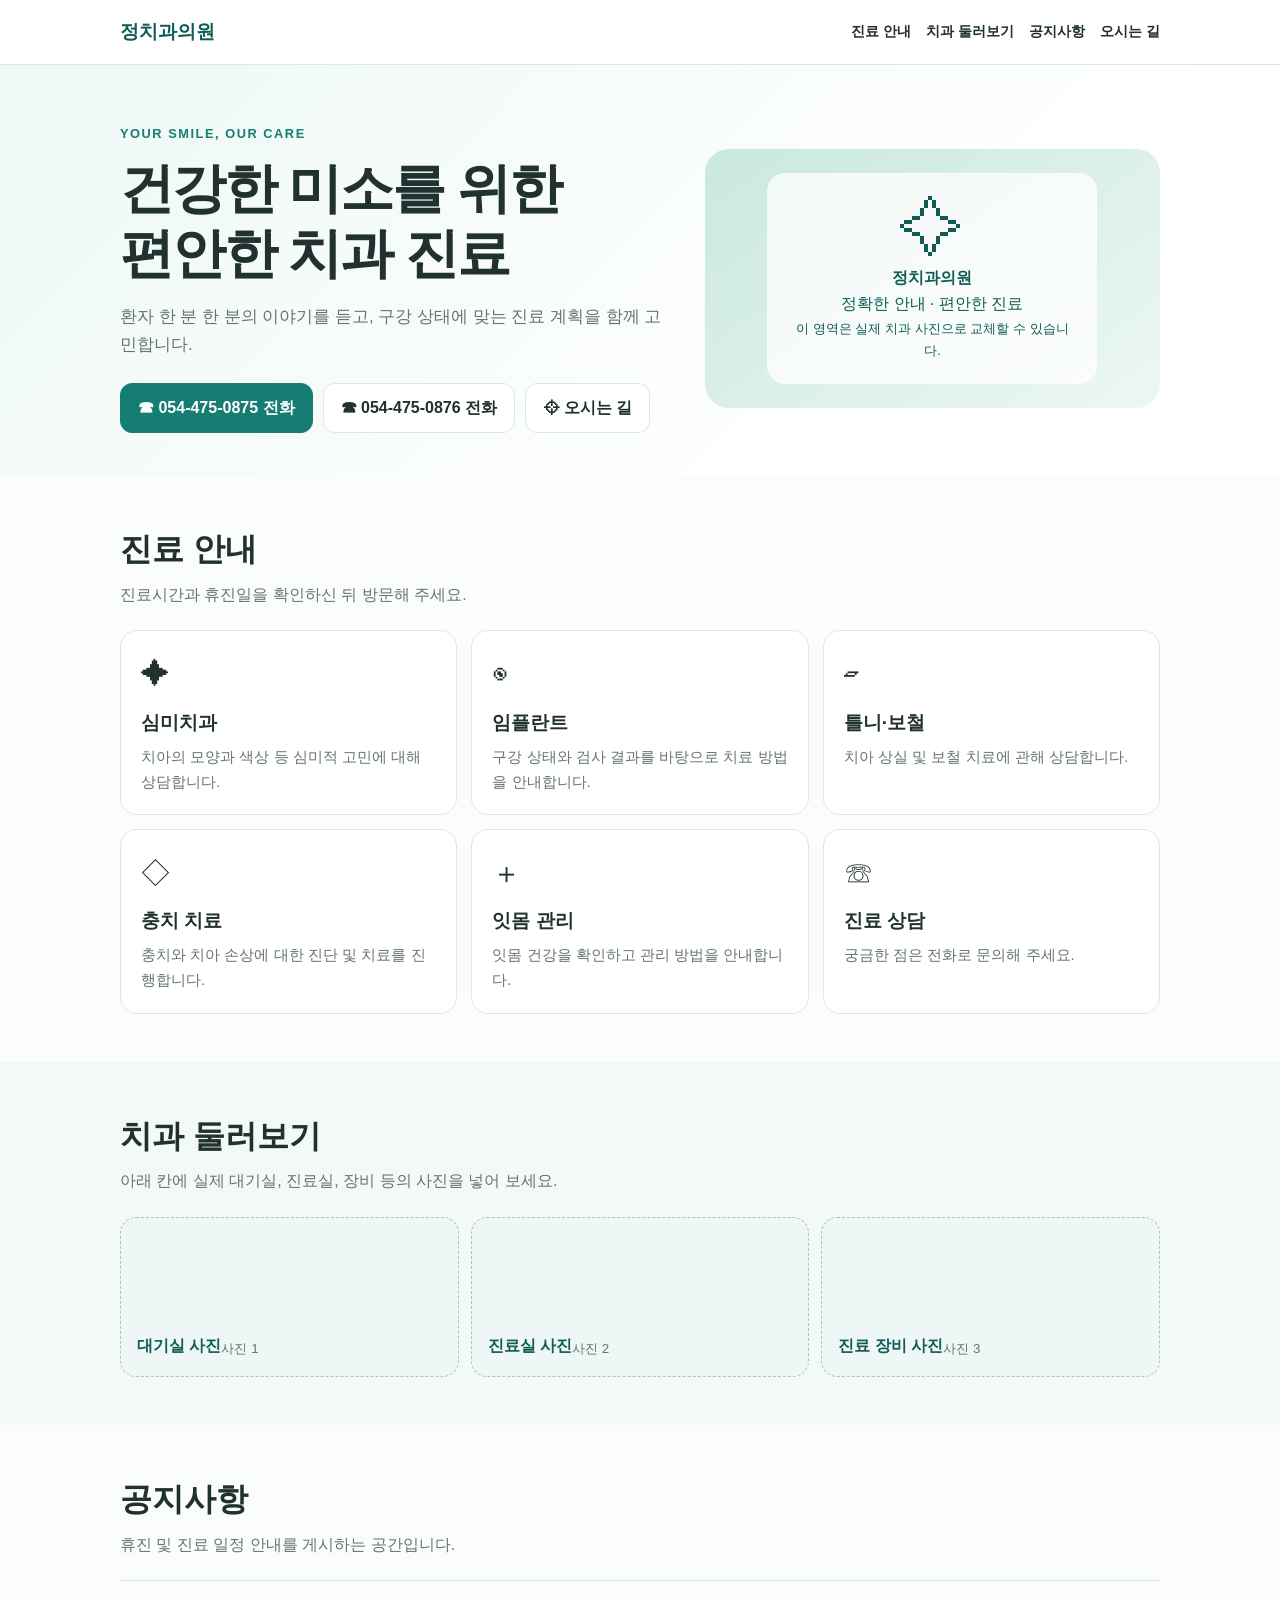
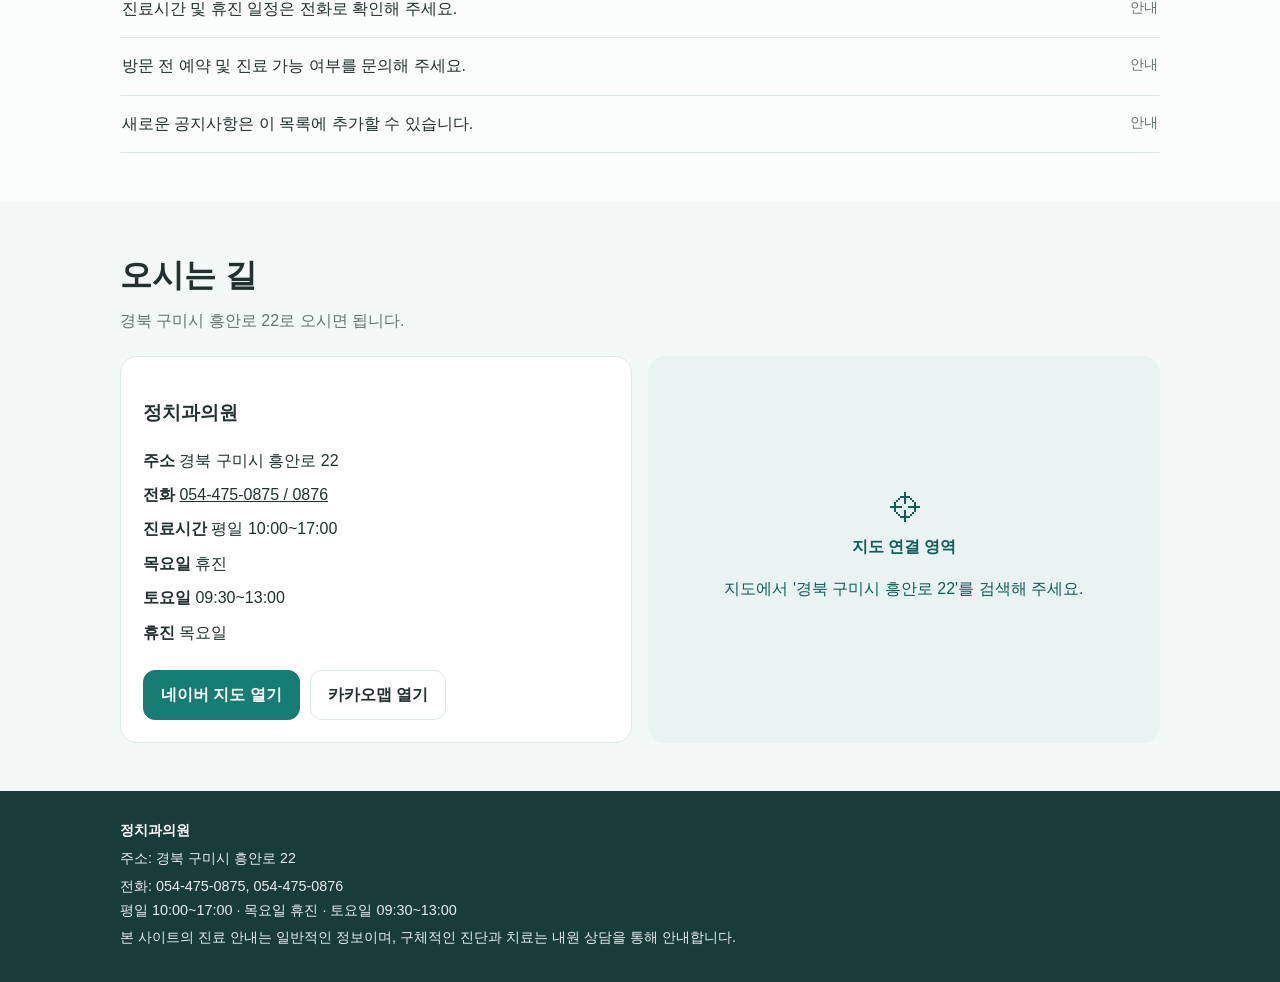
==== index.html @ a0a0677e "Add files via upload" ====
<!doctype html>
<html lang="ko">
<head>
  <meta charset="utf-8">
  <meta name="viewport" content="width=device-width, initial-scale=1">
  <meta name="description" content="정치과의원 진료 안내, 오시는 길, 시설 사진 및 공지사항">
  <title>정치과의원 | 건강한 미소</title>
  <style>
    :root {
      --green: #167d73;
      --green-dark: #105d56;
      --ink: #20312f;
      --muted: #657572;
      --pale: #eef7f5;
      --line: #dce8e5;
      --white: #fff;
    }
    * { box-sizing: border-box; }
    html { scroll-behavior: smooth; }
    body {
      margin: 0;
      color: var(--ink);
      background: #fbfdfc;
      font-family: -apple-system, BlinkMacSystemFont, "Noto Sans KR", "Malgun Gothic", sans-serif;
      line-height: 1.65;
    }
    a { color: inherit; }
    .wrap { width: min(100% - 32px, 1040px); margin-inline: auto; }
    header {
      position: sticky; top: 0; z-index: 5;
      background: rgba(255,255,255,.96);
      border-bottom: 1px solid var(--line);
      backdrop-filter: blur(10px);
    }
    .nav { min-height: 64px; display: flex; align-items: center; justify-content: space-between; gap: 16px; }
    .brand { color: var(--green-dark); text-decoration: none; font-size: 1.18rem; font-weight: 800; }
    nav { display: flex; gap: 15px; flex-wrap: wrap; }
    nav a { text-decoration: none; font-size: .9rem; font-weight: 650; }
    nav a:hover { color: var(--green); }
    .hero {
      padding: 58px 0 42px;
      background: linear-gradient(135deg, #edf8f5, #fff 72%);
    }
    .hero-grid { display: grid; grid-template-columns: 1.1fr .9fr; align-items: center; gap: 28px; }
    .eyebrow { color: var(--green); font-weight: 800; letter-spacing: .12em; font-size: .8rem; }
    h1 { font-size: clamp(2rem, 6vw, 3.4rem); line-height: 1.2; margin: 12px 0 16px; letter-spacing: -.04em; }
    .lead { color: var(--muted); font-size: 1.05rem; max-width: 38rem; }
    .actions { display: flex; flex-wrap: wrap; gap: 10px; margin-top: 24px; }
    .btn {
      display: inline-flex; align-items: center; justify-content: center;
      min-height: 46px; padding: 11px 17px; border-radius: 12px;
      text-decoration: none; font-weight: 750; border: 1px solid var(--line);
      background: white;
    }
    .btn.primary { background: var(--green); color: white; border-color: var(--green); }
    .hero-art {
      min-height: 255px; border-radius: 24px; padding: 24px;
      background: linear-gradient(145deg, #c9e8e0, #edf7f4);
      display: grid; place-items: center; overflow: hidden;
    }
    .hero-art-inner {
      width: 100%; max-width: 330px; min-height: 200px; border-radius: 18px;
      background: rgba(255,255,255,.78); display: grid; place-items: center;
      text-align: center; padding: 22px; color: var(--green-dark);
    }
    .tooth { font-size: 4rem; line-height: 1.1; }
    section { padding: 48px 0; }
    .section-head { margin-bottom: 22px; }
    .section-head h2 { margin: 0 0 6px; font-size: clamp(1.5rem, 4vw, 2rem); }
    .section-head p { color: var(--muted); margin: 0; }
    .cards { display: grid; grid-template-columns: repeat(3, 1fr); gap: 14px; }
    .card { border: 1px solid var(--line); border-radius: 17px; background: white; padding: 20px; }
    .card .symbol { font-size: 1.8rem; }
    .card h3 { margin: 9px 0 5px; }
    .card p { color: var(--muted); margin: 0; font-size: .95rem; }
    .gallery { display: grid; grid-template-columns: repeat(3, 1fr); gap: 12px; }
    .photo {
      min-height: 160px; border-radius: 16px; padding: 16px;
      background: var(--pale); border: 1px dashed #9fcac1;
      display: flex; align-items: end; color: var(--green-dark); font-weight: 750;
    }
    .photo small { display: block; font-weight: 500; color: var(--muted); }
    .notice-list { list-style: none; margin: 0; padding: 0; border-top: 1px solid var(--line); }
    .notice-list li { display: flex; justify-content: space-between; gap: 16px; padding: 15px 2px; border-bottom: 1px solid var(--line); }
    .notice-list time { color: var(--muted); white-space: nowrap; font-size: .9rem; }
    .location-grid { display: grid; grid-template-columns: 1fr 1fr; gap: 16px; }
    .info-box { background: white; border: 1px solid var(--line); border-radius: 17px; padding: 22px; }
    .info-box p { margin: 8px 0; }
    .map-placeholder {
      min-height: 220px; border-radius: 17px; background: #e9f3f1;
      display: grid; place-items: center; text-align: center; padding: 20px; color: var(--green-dark);
    }
    footer { background: #183d39; color: white; padding: 28px 0; font-size: .9rem; }
    footer p { margin: 4px 0; opacity: .9; }
    .mobile-call { display: none; }
    @media (max-width: 720px) {
      .nav { align-items: flex-start; padding: 14px 0; flex-direction: column; }
      nav { gap: 10px 14px; }
      nav a { font-size: .84rem; }
      .hero { padding: 38px 0 28px; }
      .hero-grid, .location-grid { grid-template-columns: 1fr; }
      .hero-art { min-height: 190px; }
      .cards { grid-template-columns: 1fr 1fr; }
      .gallery { grid-template-columns: 1fr 1fr; }
      .photo { min-height: 125px; }
      section { padding: 36px 0; }
      .mobile-call {
        display: block; position: fixed; z-index: 10; bottom: 12px; left: 12px; right: 12px;
        background: var(--green); color: white; border-radius: 14px; padding: 14px;
        text-align: center; text-decoration: none; font-weight: 800;
        box-shadow: 0 6px 24px rgba(0,0,0,.18);
      }
      body { padding-bottom: 70px; }
    }
    @media (max-width: 420px) {
      .cards { grid-template-columns: 1fr; }
      .gallery { grid-template-columns: 1fr 1fr; }
      .notice-list li { flex-direction: column; gap: 2px; }
    }
  </style>
</head>
<body>
  <!-- 아래의 치과명, 전화번호, 주소, 진료시간을 실제 정보로 바꾸세요. -->
  <header>
    <div class="wrap nav">
      <a class="brand" href="#home">정치과의원</a>
      <nav aria-label="주요 메뉴">
        <a href="#care">진료 안내</a>
        <a href="#gallery">치과 둘러보기</a>
        <a href="#notice">공지사항</a>
        <a href="#location">오시는 길</a>
      </nav>
    </div>
  </header>

  <main>
    <section class="hero" id="home">
      <div class="wrap hero-grid">
        <div>
          <div class="eyebrow">YOUR SMILE, OUR CARE</div>
          <h1>건강한 미소를 위한<br>편안한 치과 진료</h1>
          <p class="lead">환자 한 분 한 분의 이야기를 듣고, 구강 상태에 맞는 진료 계획을 함께 고민합니다.</p>
          <div class="actions">
            <a class="btn primary" href="tel:0544750875">☎ 054-475-0875 전화</a>
            <a class="btn" href="tel:0544750876">☎ 054-475-0876 전화</a>
            <a class="btn" href="#location">⌖ 오시는 길</a>
          </div>
        </div>
        <div class="hero-art" aria-label="치과 소개 이미지 자리">
          <div class="hero-art-inner">
            <div class="tooth" aria-hidden="true">✧</div>
            <strong>정치과의원</strong>
            <span>정확한 안내 · 편안한 진료</span>
            <small>이 영역은 실제 치과 사진으로 교체할 수 있습니다.</small>
          </div>
        </div>
      </div>
    </section>

    <section id="care">
      <div class="wrap">
        <div class="section-head">
          <h2>진료 안내</h2>
          <p>진료시간과 휴진일을 확인하신 뒤 방문해 주세요.</p>
        </div>
        <div class="cards">
          <article class="card"><div class="symbol">✦</div><h3>심미치과</h3><p>치아의 모양과 색상 등 심미적 고민에 대해 상담합니다.</p></article>
          <article class="card"><div class="symbol">◉</div><h3>임플란트</h3><p>구강 상태와 검사 결과를 바탕으로 치료 방법을 안내합니다.</p></article>
          <article class="card"><div class="symbol">▱</div><h3>틀니·보철</h3><p>치아 상실 및 보철 치료에 관해 상담합니다.</p></article>
          <article class="card"><div class="symbol">◇</div><h3>충치 치료</h3><p>충치와 치아 손상에 대한 진단 및 치료를 진행합니다.</p></article>
          <article class="card"><div class="symbol">＋</div><h3>잇몸 관리</h3><p>잇몸 건강을 확인하고 관리 방법을 안내합니다.</p></article>
          <article class="card"><div class="symbol">☏</div><h3>진료 상담</h3><p>궁금한 점은 전화로 문의해 주세요.</p></article>
        </div>
      </div>
    </section>

    <section id="gallery" style="background:#f3f9f7">
      <div class="wrap">
        <div class="section-head">
          <h2>치과 둘러보기</h2>
          <p>아래 칸에 실제 대기실, 진료실, 장비 등의 사진을 넣어 보세요.</p>
        </div>
        <div class="gallery">
          <div class="photo">대기실 사진<small>사진 1</small></div>
          <div class="photo">진료실 사진<small>사진 2</small></div>
          <div class="photo">진료 장비 사진<small>사진 3</small></div>
        </div>
      </div>
    </section>

    <section id="notice">
      <div class="wrap">
        <div class="section-head">
          <h2>공지사항</h2>
          <p>휴진 및 진료 일정 안내를 게시하는 공간입니다.</p>
        </div>
        <ul class="notice-list">
          <li><span>진료시간 및 휴진 일정은 전화로 확인해 주세요.</span><time>안내</time></li>
          <li><span>방문 전 예약 및 진료 가능 여부를 문의해 주세요.</span><time>안내</time></li>
          <li><span>새로운 공지사항은 이 목록에 추가할 수 있습니다.</span><time>안내</time></li>
        </ul>
      </div>
    </section>

    <section id="location" style="background:#f3f9f7">
      <div class="wrap">
        <div class="section-head">
          <h2>오시는 길</h2>
          <p>경북 구미시 흥안로 22로 오시면 됩니다.</p>
        </div>
        <div class="location-grid">
          <div class="info-box">
            <h3>정치과의원</h3>
            <p><strong>주소</strong> 경북 구미시 흥안로 22</p>
            <p><strong>전화</strong> <a href="tel:0544750875">054-475-0875 / 0876</a></p>
            <p><strong>진료시간</strong> 평일 10:00~17:00</p>
            <p><strong>목요일</strong> 휴진</p>
            <p><strong>토요일</strong> 09:30~13:00</p>
            <p><strong>휴진</strong> 목요일</p>
            <div class="actions">
              <a class="btn primary" href="https://map.naver.com/p/search/구미시%20흥안로%2022" target="_blank" rel="noopener">네이버 지도 열기</a>
              <a class="btn" href="https://map.kakao.com/link/search/구미시%20흥안로%2022" target="_blank" rel="noopener">카카오맵 열기</a>
            </div>
          </div>
          <div class="map-placeholder">
            <div><div style="font-size:2rem">⌖</div><strong>지도 연결 영역</strong><p>지도에서 '경북 구미시 흥안로 22'를 검색해 주세요.</p></div>
          </div>
        </div>
      </div>
    </section>
  </main>

  <footer>
    <div class="wrap">
      <strong>정치과의원</strong>
      <p>주소: 경북 구미시 흥안로 22</p>
      <p>전화: 054-475-0875, 054-475-0876<br>평일 10:00~17:00 · 목요일 휴진 · 토요일 09:30~13:00</p>
      <p>본 사이트의 진료 안내는 일반적인 정보이며, 구체적인 진단과 치료는 내원 상담을 통해 안내합니다.</p>
    </div>
  </footer>

  <a class="mobile-call" href="tel:0544750875">☎ 정치과의원 전화하기 (054-475-0875)</a>
</body>
</html>
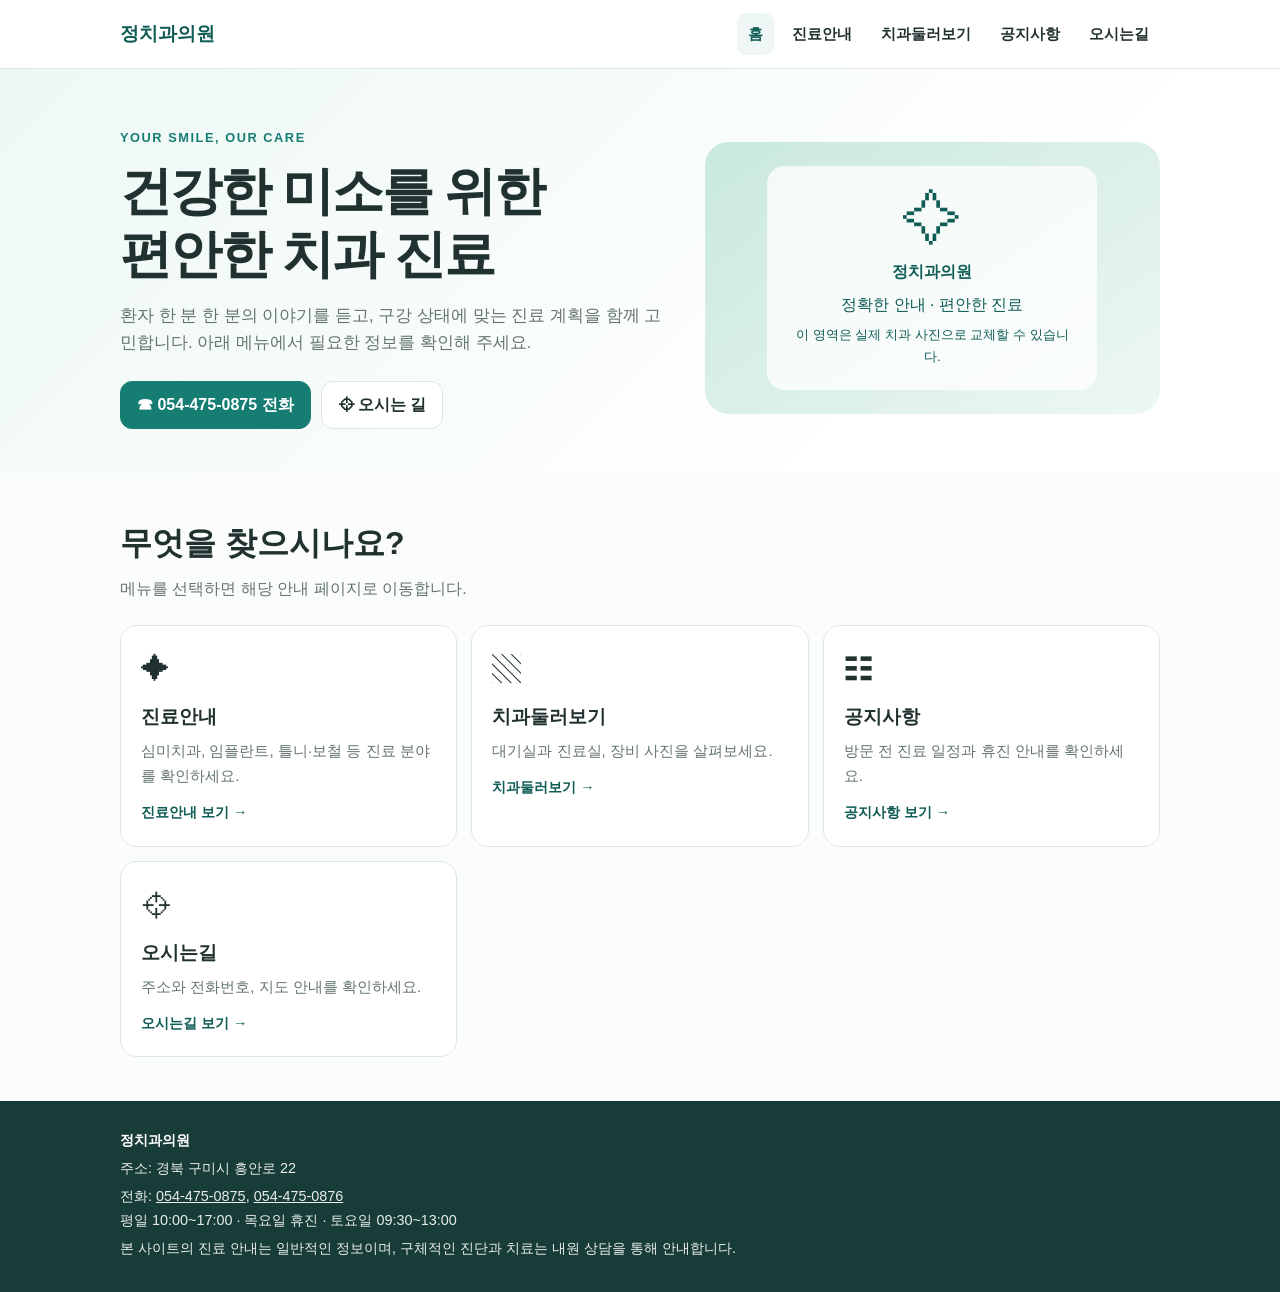
==== commit 07dbc51d: "Add files via upload" ====
--- a/index.html
+++ b/index.html
@@ -3,242 +3,60 @@
 <head>
   <meta charset="utf-8">
   <meta name="viewport" content="width=device-width, initial-scale=1">
-  <meta name="description" content="정치과의원 진료 안내, 오시는 길, 시설 사진 및 공지사항">
-  <title>정치과의원 | 건강한 미소</title>
-  <style>
-    :root {
-      --green: #167d73;
-      --green-dark: #105d56;
-      --ink: #20312f;
-      --muted: #657572;
-      --pale: #eef7f5;
-      --line: #dce8e5;
-      --white: #fff;
-    }
-    * { box-sizing: border-box; }
-    html { scroll-behavior: smooth; }
-    body {
-      margin: 0;
-      color: var(--ink);
-      background: #fbfdfc;
-      font-family: -apple-system, BlinkMacSystemFont, "Noto Sans KR", "Malgun Gothic", sans-serif;
-      line-height: 1.65;
-    }
-    a { color: inherit; }
-    .wrap { width: min(100% - 32px, 1040px); margin-inline: auto; }
-    header {
-      position: sticky; top: 0; z-index: 5;
-      background: rgba(255,255,255,.96);
-      border-bottom: 1px solid var(--line);
-      backdrop-filter: blur(10px);
-    }
-    .nav { min-height: 64px; display: flex; align-items: center; justify-content: space-between; gap: 16px; }
-    .brand { color: var(--green-dark); text-decoration: none; font-size: 1.18rem; font-weight: 800; }
-    nav { display: flex; gap: 15px; flex-wrap: wrap; }
-    nav a { text-decoration: none; font-size: .9rem; font-weight: 650; }
-    nav a:hover { color: var(--green); }
-    .hero {
-      padding: 58px 0 42px;
-      background: linear-gradient(135deg, #edf8f5, #fff 72%);
-    }
-    .hero-grid { display: grid; grid-template-columns: 1.1fr .9fr; align-items: center; gap: 28px; }
-    .eyebrow { color: var(--green); font-weight: 800; letter-spacing: .12em; font-size: .8rem; }
-    h1 { font-size: clamp(2rem, 6vw, 3.4rem); line-height: 1.2; margin: 12px 0 16px; letter-spacing: -.04em; }
-    .lead { color: var(--muted); font-size: 1.05rem; max-width: 38rem; }
-    .actions { display: flex; flex-wrap: wrap; gap: 10px; margin-top: 24px; }
-    .btn {
-      display: inline-flex; align-items: center; justify-content: center;
-      min-height: 46px; padding: 11px 17px; border-radius: 12px;
-      text-decoration: none; font-weight: 750; border: 1px solid var(--line);
-      background: white;
-    }
-    .btn.primary { background: var(--green); color: white; border-color: var(--green); }
-    .hero-art {
-      min-height: 255px; border-radius: 24px; padding: 24px;
-      background: linear-gradient(145deg, #c9e8e0, #edf7f4);
-      display: grid; place-items: center; overflow: hidden;
-    }
-    .hero-art-inner {
-      width: 100%; max-width: 330px; min-height: 200px; border-radius: 18px;
-      background: rgba(255,255,255,.78); display: grid; place-items: center;
-      text-align: center; padding: 22px; color: var(--green-dark);
-    }
-    .tooth { font-size: 4rem; line-height: 1.1; }
-    section { padding: 48px 0; }
-    .section-head { margin-bottom: 22px; }
-    .section-head h2 { margin: 0 0 6px; font-size: clamp(1.5rem, 4vw, 2rem); }
-    .section-head p { color: var(--muted); margin: 0; }
-    .cards { display: grid; grid-template-columns: repeat(3, 1fr); gap: 14px; }
-    .card { border: 1px solid var(--line); border-radius: 17px; background: white; padding: 20px; }
-    .card .symbol { font-size: 1.8rem; }
-    .card h3 { margin: 9px 0 5px; }
-    .card p { color: var(--muted); margin: 0; font-size: .95rem; }
-    .gallery { display: grid; grid-template-columns: repeat(3, 1fr); gap: 12px; }
-    .photo {
-      min-height: 160px; border-radius: 16px; padding: 16px;
-      background: var(--pale); border: 1px dashed #9fcac1;
-      display: flex; align-items: end; color: var(--green-dark); font-weight: 750;
-    }
-    .photo small { display: block; font-weight: 500; color: var(--muted); }
-    .notice-list { list-style: none; margin: 0; padding: 0; border-top: 1px solid var(--line); }
-    .notice-list li { display: flex; justify-content: space-between; gap: 16px; padding: 15px 2px; border-bottom: 1px solid var(--line); }
-    .notice-list time { color: var(--muted); white-space: nowrap; font-size: .9rem; }
-    .location-grid { display: grid; grid-template-columns: 1fr 1fr; gap: 16px; }
-    .info-box { background: white; border: 1px solid var(--line); border-radius: 17px; padding: 22px; }
-    .info-box p { margin: 8px 0; }
-    .map-placeholder {
-      min-height: 220px; border-radius: 17px; background: #e9f3f1;
-      display: grid; place-items: center; text-align: center; padding: 20px; color: var(--green-dark);
-    }
-    footer { background: #183d39; color: white; padding: 28px 0; font-size: .9rem; }
-    footer p { margin: 4px 0; opacity: .9; }
-    .mobile-call { display: none; }
-    @media (max-width: 720px) {
-      .nav { align-items: flex-start; padding: 14px 0; flex-direction: column; }
-      nav { gap: 10px 14px; }
-      nav a { font-size: .84rem; }
-      .hero { padding: 38px 0 28px; }
-      .hero-grid, .location-grid { grid-template-columns: 1fr; }
-      .hero-art { min-height: 190px; }
-      .cards { grid-template-columns: 1fr 1fr; }
-      .gallery { grid-template-columns: 1fr 1fr; }
-      .photo { min-height: 125px; }
-      section { padding: 36px 0; }
-      .mobile-call {
-        display: block; position: fixed; z-index: 10; bottom: 12px; left: 12px; right: 12px;
-        background: var(--green); color: white; border-radius: 14px; padding: 14px;
-        text-align: center; text-decoration: none; font-weight: 800;
-        box-shadow: 0 6px 24px rgba(0,0,0,.18);
-      }
-      body { padding-bottom: 70px; }
-    }
-    @media (max-width: 420px) {
-      .cards { grid-template-columns: 1fr; }
-      .gallery { grid-template-columns: 1fr 1fr; }
-      .notice-list li { flex-direction: column; gap: 2px; }
-    }
-  </style>
+  <meta name="description" content="정치과의원 홈페이지. 진료안내, 치과둘러보기, 공지사항, 오시는길을 확인하세요.">
+  <title>홈 | 정치과의원</title>
+  <link rel="stylesheet" href="css/style.css">
 </head>
 <body>
-  <!-- 아래의 치과명, 전화번호, 주소, 진료시간을 실제 정보로 바꾸세요. -->
   <header>
     <div class="wrap nav">
-      <a class="brand" href="#home">정치과의원</a>
+      <a class="brand" href="index.html">정치과의원</a>
       <nav aria-label="주요 메뉴">
-        <a href="#care">진료 안내</a>
-        <a href="#gallery">치과 둘러보기</a>
-        <a href="#notice">공지사항</a>
-        <a href="#location">오시는 길</a>
+        <a href="index.html" aria-current="page">홈</a>
+        <a href="treatment.html">진료안내</a>
+        <a href="tour.html">치과둘러보기</a>
+        <a href="notice.html">공지사항</a>
+        <a href="location.html">오시는길</a>
       </nav>
     </div>
   </header>
-
   <main>
-    <section class="hero" id="home">
+    <section class="hero">
       <div class="wrap hero-grid">
         <div>
           <div class="eyebrow">YOUR SMILE, OUR CARE</div>
           <h1>건강한 미소를 위한<br>편안한 치과 진료</h1>
-          <p class="lead">환자 한 분 한 분의 이야기를 듣고, 구강 상태에 맞는 진료 계획을 함께 고민합니다.</p>
+          <p class="lead">환자 한 분 한 분의 이야기를 듣고, 구강 상태에 맞는 진료 계획을 함께 고민합니다. 아래 메뉴에서 필요한 정보를 확인해 주세요.</p>
           <div class="actions">
             <a class="btn primary" href="tel:0544750875">☎ 054-475-0875 전화</a>
-            <a class="btn" href="tel:0544750876">☎ 054-475-0876 전화</a>
-            <a class="btn" href="#location">⌖ 오시는 길</a>
+            <a class="btn" href="location.html">⌖ 오시는 길</a>
           </div>
         </div>
-        <div class="hero-art" aria-label="치과 소개 이미지 자리">
-          <div class="hero-art-inner">
-            <div class="tooth" aria-hidden="true">✧</div>
-            <strong>정치과의원</strong>
-            <span>정확한 안내 · 편안한 진료</span>
-            <small>이 영역은 실제 치과 사진으로 교체할 수 있습니다.</small>
-          </div>
+        <div class="hero-art" aria-label="치과 소개 영역">
+          <div class="hero-art-inner"><div class="tooth" aria-hidden="true">✧</div><strong>정치과의원</strong><span>정확한 안내 · 편안한 진료</span><small>이 영역은 실제 치과 사진으로 교체할 수 있습니다.</small></div>
         </div>
       </div>
     </section>
-
-    <section id="care">
+    <section>
       <div class="wrap">
-        <div class="section-head">
-          <h2>진료 안내</h2>
-          <p>진료시간과 휴진일을 확인하신 뒤 방문해 주세요.</p>
-        </div>
+        <div class="section-head"><h2>무엇을 찾으시나요?</h2><p>메뉴를 선택하면 해당 안내 페이지로 이동합니다.</p></div>
         <div class="cards">
-          <article class="card"><div class="symbol">✦</div><h3>심미치과</h3><p>치아의 모양과 색상 등 심미적 고민에 대해 상담합니다.</p></article>
-          <article class="card"><div class="symbol">◉</div><h3>임플란트</h3><p>구강 상태와 검사 결과를 바탕으로 치료 방법을 안내합니다.</p></article>
-          <article class="card"><div class="symbol">▱</div><h3>틀니·보철</h3><p>치아 상실 및 보철 치료에 관해 상담합니다.</p></article>
-          <article class="card"><div class="symbol">◇</div><h3>충치 치료</h3><p>충치와 치아 손상에 대한 진단 및 치료를 진행합니다.</p></article>
-          <article class="card"><div class="symbol">＋</div><h3>잇몸 관리</h3><p>잇몸 건강을 확인하고 관리 방법을 안내합니다.</p></article>
-          <article class="card"><div class="symbol">☏</div><h3>진료 상담</h3><p>궁금한 점은 전화로 문의해 주세요.</p></article>
-        </div>
-      </div>
-    </section>
-
-    <section id="gallery" style="background:#f3f9f7">
-      <div class="wrap">
-        <div class="section-head">
-          <h2>치과 둘러보기</h2>
-          <p>아래 칸에 실제 대기실, 진료실, 장비 등의 사진을 넣어 보세요.</p>
-        </div>
-        <div class="gallery">
-          <div class="photo">대기실 사진<small>사진 1</small></div>
-          <div class="photo">진료실 사진<small>사진 2</small></div>
-          <div class="photo">진료 장비 사진<small>사진 3</small></div>
-        </div>
-      </div>
-    </section>
-
-    <section id="notice">
-      <div class="wrap">
-        <div class="section-head">
-          <h2>공지사항</h2>
-          <p>휴진 및 진료 일정 안내를 게시하는 공간입니다.</p>
-        </div>
-        <ul class="notice-list">
-          <li><span>진료시간 및 휴진 일정은 전화로 확인해 주세요.</span><time>안내</time></li>
-          <li><span>방문 전 예약 및 진료 가능 여부를 문의해 주세요.</span><time>안내</time></li>
-          <li><span>새로운 공지사항은 이 목록에 추가할 수 있습니다.</span><time>안내</time></li>
-        </ul>
-      </div>
-    </section>
-
-    <section id="location" style="background:#f3f9f7">
-      <div class="wrap">
-        <div class="section-head">
-          <h2>오시는 길</h2>
-          <p>경북 구미시 흥안로 22로 오시면 됩니다.</p>
-        </div>
-        <div class="location-grid">
-          <div class="info-box">
-            <h3>정치과의원</h3>
-            <p><strong>주소</strong> 경북 구미시 흥안로 22</p>
-            <p><strong>전화</strong> <a href="tel:0544750875">054-475-0875 / 0876</a></p>
-            <p><strong>진료시간</strong> 평일 10:00~17:00</p>
-            <p><strong>목요일</strong> 휴진</p>
-            <p><strong>토요일</strong> 09:30~13:00</p>
-            <p><strong>휴진</strong> 목요일</p>
-            <div class="actions">
-              <a class="btn primary" href="https://map.naver.com/p/search/구미시%20흥안로%2022" target="_blank" rel="noopener">네이버 지도 열기</a>
-              <a class="btn" href="https://map.kakao.com/link/search/구미시%20흥안로%2022" target="_blank" rel="noopener">카카오맵 열기</a>
-            </div>
-          </div>
-          <div class="map-placeholder">
-            <div><div style="font-size:2rem">⌖</div><strong>지도 연결 영역</strong><p>지도에서 '경북 구미시 흥안로 22'를 검색해 주세요.</p></div>
-          </div>
+          <a class="card card-link" href="treatment.html"><div class="symbol">✦</div><h3>진료안내</h3><p>심미치과, 임플란트, 틀니·보철 등 진료 분야를 확인하세요.</p><span class="more">진료안내 보기 →</span></a>
+          <a class="card card-link" href="tour.html"><div class="symbol">▧</div><h3>치과둘러보기</h3><p>대기실과 진료실, 장비 사진을 살펴보세요.</p><span class="more">치과둘러보기 →</span></a>
+          <a class="card card-link" href="notice.html"><div class="symbol">☷</div><h3>공지사항</h3><p>방문 전 진료 일정과 휴진 안내를 확인하세요.</p><span class="more">공지사항 보기 →</span></a>
+          <a class="card card-link" href="location.html"><div class="symbol">⌖</div><h3>오시는길</h3><p>주소와 전화번호, 지도 안내를 확인하세요.</p><span class="more">오시는길 보기 →</span></a>
         </div>
       </div>
     </section>
   </main>
-
   <footer>
     <div class="wrap">
       <strong>정치과의원</strong>
       <p>주소: 경북 구미시 흥안로 22</p>
-      <p>전화: 054-475-0875, 054-475-0876<br>평일 10:00~17:00 · 목요일 휴진 · 토요일 09:30~13:00</p>
+      <p>전화: <a href="tel:0544750875">054-475-0875</a>, <a href="tel:0544750876">054-475-0876</a><br>평일 10:00~17:00 · 목요일 휴진 · 토요일 09:30~13:00</p>
       <p>본 사이트의 진료 안내는 일반적인 정보이며, 구체적인 진단과 치료는 내원 상담을 통해 안내합니다.</p>
     </div>
   </footer>
-
   <a class="mobile-call" href="tel:0544750875">☎ 정치과의원 전화하기 (054-475-0875)</a>
 </body>
 </html>
--- a/css/style.css
+++ b/css/style.css
@@ -0,0 +1,71 @@
+:root {
+  --green: #167d73; --green-dark: #105d56; --ink: #20312f;
+  --muted: #657572; --pale: #eef7f5; --line: #dce8e5; --white: #fff;
+}
+* { box-sizing: border-box; }
+html { scroll-behavior: smooth; }
+body { margin: 0; color: var(--ink); background: #fbfdfc; font-family: -apple-system, BlinkMacSystemFont, "Noto Sans KR", "Malgun Gothic", sans-serif; line-height: 1.65; }
+a { color: inherit; }
+.wrap { width: min(100% - 32px, 1040px); margin-inline: auto; }
+header { position: sticky; top: 0; z-index: 5; background: rgba(255,255,255,.96); border-bottom: 1px solid var(--line); backdrop-filter: blur(10px); }
+.nav { min-height: 68px; display: flex; align-items: center; justify-content: space-between; gap: 18px; }
+.brand { color: var(--green-dark); text-decoration: none; font-size: 1.18rem; font-weight: 800; white-space: nowrap; }
+nav { display: flex; gap: 7px; flex-wrap: wrap; align-items: center; }
+nav a { text-decoration: none; font-size: .92rem; font-weight: 700; padding: 9px 11px; border-radius: 9px; }
+nav a:hover, nav a[aria-current="page"] { color: var(--green-dark); background: var(--pale); }
+.hero { padding: 58px 0 44px; background: linear-gradient(135deg, #edf8f5, #fff 72%); }
+.hero-grid { display: grid; grid-template-columns: 1.1fr .9fr; align-items: center; gap: 28px; }
+.eyebrow { color: var(--green); font-weight: 800; letter-spacing: .12em; font-size: .8rem; }
+h1 { font-size: clamp(2rem, 6vw, 3.25rem); line-height: 1.2; margin: 12px 0 16px; letter-spacing: -.04em; }
+.lead { color: var(--muted); font-size: 1.05rem; max-width: 38rem; }
+.actions { display: flex; flex-wrap: wrap; gap: 10px; margin-top: 24px; }
+.btn { display: inline-flex; align-items: center; justify-content: center; min-height: 44px; padding: 10px 16px; border-radius: 12px; text-decoration: none; font-weight: 750; border: 1px solid var(--line); background: white; }
+.btn.primary { background: var(--green); color: white; border-color: var(--green); }
+.btn:hover { transform: translateY(-1px); }
+.hero-art { min-height: 250px; border-radius: 24px; padding: 24px; background: linear-gradient(145deg, #c9e8e0, #edf7f4); display: grid; place-items: center; overflow: hidden; }
+.hero-art-inner { width: 100%; max-width: 330px; min-height: 200px; border-radius: 18px; background: rgba(255,255,255,.78); display: grid; place-items: center; align-content: center; gap: 6px; text-align: center; padding: 22px; color: var(--green-dark); }
+.tooth { font-size: 3.7rem; line-height: 1.1; }
+section { padding: 44px 0; }
+.section-head { margin-bottom: 22px; }
+.section-head h2 { margin: 0 0 6px; font-size: clamp(1.5rem, 4vw, 2rem); }
+.section-head p { color: var(--muted); margin: 0; }
+.cards { display: grid; grid-template-columns: repeat(3, 1fr); gap: 14px; }
+.card { border: 1px solid var(--line); border-radius: 17px; background: white; padding: 20px; }
+.card-link { display: block; text-decoration: none; transition: transform .15s ease, box-shadow .15s ease; }
+.card-link:hover { transform: translateY(-3px); box-shadow: 0 8px 24px rgba(16,93,86,.08); }
+.card .symbol { font-size: 1.8rem; }
+.card h3 { margin: 9px 0 5px; }
+.card p { color: var(--muted); margin: 0; font-size: .95rem; }
+.card .more { display: inline-block; margin-top: 13px; color: var(--green-dark); font-weight: 800; font-size: .9rem; }
+.page-hero { padding: 38px 0 32px; background: linear-gradient(135deg, #edf8f5, #fff 82%); border-bottom: 1px solid var(--line); }
+.page-hero h1 { font-size: clamp(1.9rem, 5vw, 2.6rem); margin: 7px 0; }
+.page-hero p { margin: 0; color: var(--muted); }
+.gallery { display: grid; grid-template-columns: repeat(3, 1fr); gap: 14px; }
+.photo { min-height: 210px; border-radius: 16px; padding: 18px; background: var(--pale); border: 1px dashed #9fcac1; display: flex; flex-direction: column; justify-content: end; color: var(--green-dark); font-weight: 750; }
+.photo small { display: block; font-weight: 500; color: var(--muted); }
+.notice-list { list-style: none; margin: 0; padding: 0; border-top: 1px solid var(--line); }
+.notice-list li { display: flex; justify-content: space-between; gap: 16px; padding: 17px 2px; border-bottom: 1px solid var(--line); }
+.notice-list time { color: var(--muted); white-space: nowrap; font-size: .9rem; }
+.location-grid { display: grid; grid-template-columns: 1fr 1fr; gap: 16px; }
+.info-box { background: white; border: 1px solid var(--line); border-radius: 17px; padding: 22px; }
+.info-box p { margin: 8px 0; }
+.map-placeholder { min-height: 280px; border-radius: 17px; background: #e9f3f1; display: grid; place-items: center; text-align: center; padding: 20px; color: var(--green-dark); }
+.note { margin-top: 18px; padding: 14px 16px; border-radius: 12px; background: var(--pale); color: var(--muted); font-size: .92rem; }
+footer { background: #183d39; color: white; padding: 28px 0; font-size: .9rem; }
+footer p { margin: 4px 0; opacity: .9; }
+.mobile-call { display: none; }
+@media (max-width: 720px) {
+  .nav { align-items: flex-start; padding: 12px 0; flex-direction: column; gap: 8px; }
+  nav { gap: 4px; }
+  nav a { font-size: .84rem; padding: 7px 9px; }
+  .hero { padding: 38px 0 28px; }
+  .hero-grid, .location-grid { grid-template-columns: 1fr; }
+  .hero-art { min-height: 190px; }
+  .cards { grid-template-columns: 1fr 1fr; }
+  .gallery { grid-template-columns: 1fr 1fr; }
+  .photo { min-height: 150px; }
+  section { padding: 34px 0; }
+  .mobile-call { display: block; position: fixed; z-index: 10; bottom: 12px; left: 12px; right: 12px; background: var(--green); color: white; border-radius: 14px; padding: 13px; text-align: center; text-decoration: none; font-weight: 800; box-shadow: 0 6px 24px rgba(0,0,0,.18); }
+  body { padding-bottom: 70px; }
+}
+@media (max-width: 420px) { .cards { grid-template-columns: 1fr; } .gallery { grid-template-columns: 1fr 1fr; } .notice-list li { flex-direction: column; gap: 2px; } }
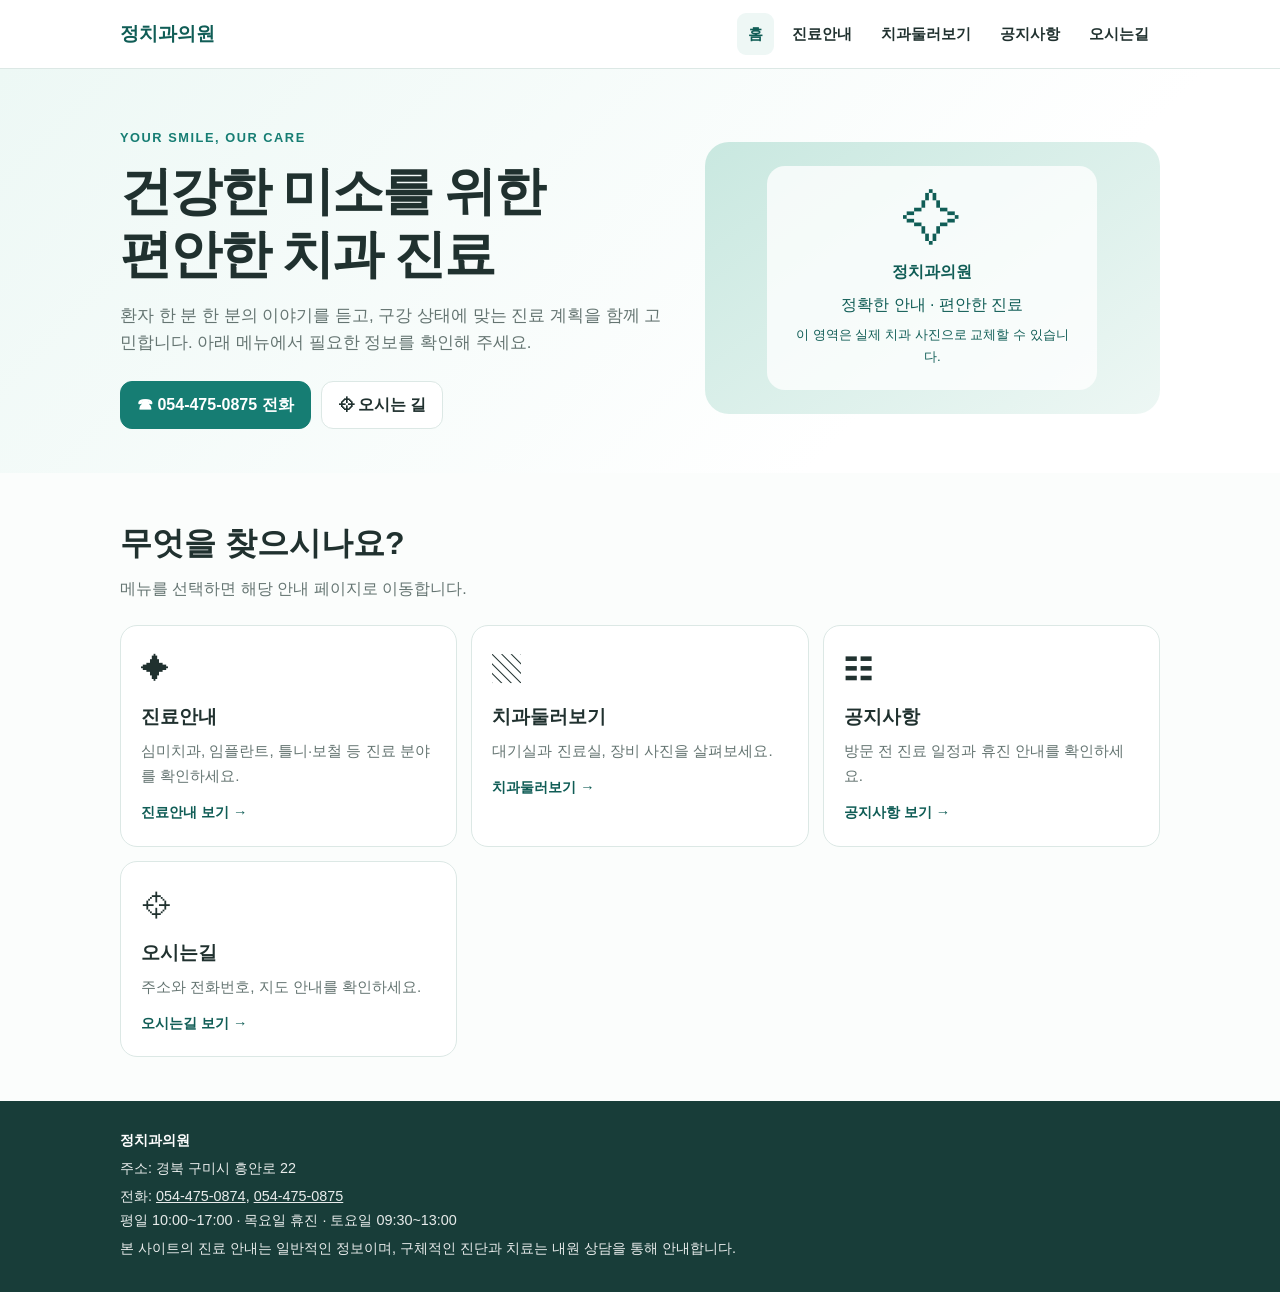
==== commit 9355d985: "api 테스트" ====
--- a/index.html
+++ b/index.html
@@ -53,7 +53,7 @@
     <div class="wrap">
       <strong>정치과의원</strong>
       <p>주소: 경북 구미시 흥안로 22</p>
-      <p>전화: <a href="tel:0544750875">054-475-0875</a>, <a href="tel:0544750876">054-475-0876</a><br>평일 10:00~17:00 · 목요일 휴진 · 토요일 09:30~13:00</p>
+      <p>전화: <a href="tel:0544750874">054-475-0874</a>, <a href="tel:0544750875">054-475-0875</a><br>평일 10:00~17:00 · 목요일 휴진 · 토요일 09:30~13:00</p>
       <p>본 사이트의 진료 안내는 일반적인 정보이며, 구체적인 진단과 치료는 내원 상담을 통해 안내합니다.</p>
     </div>
   </footer>
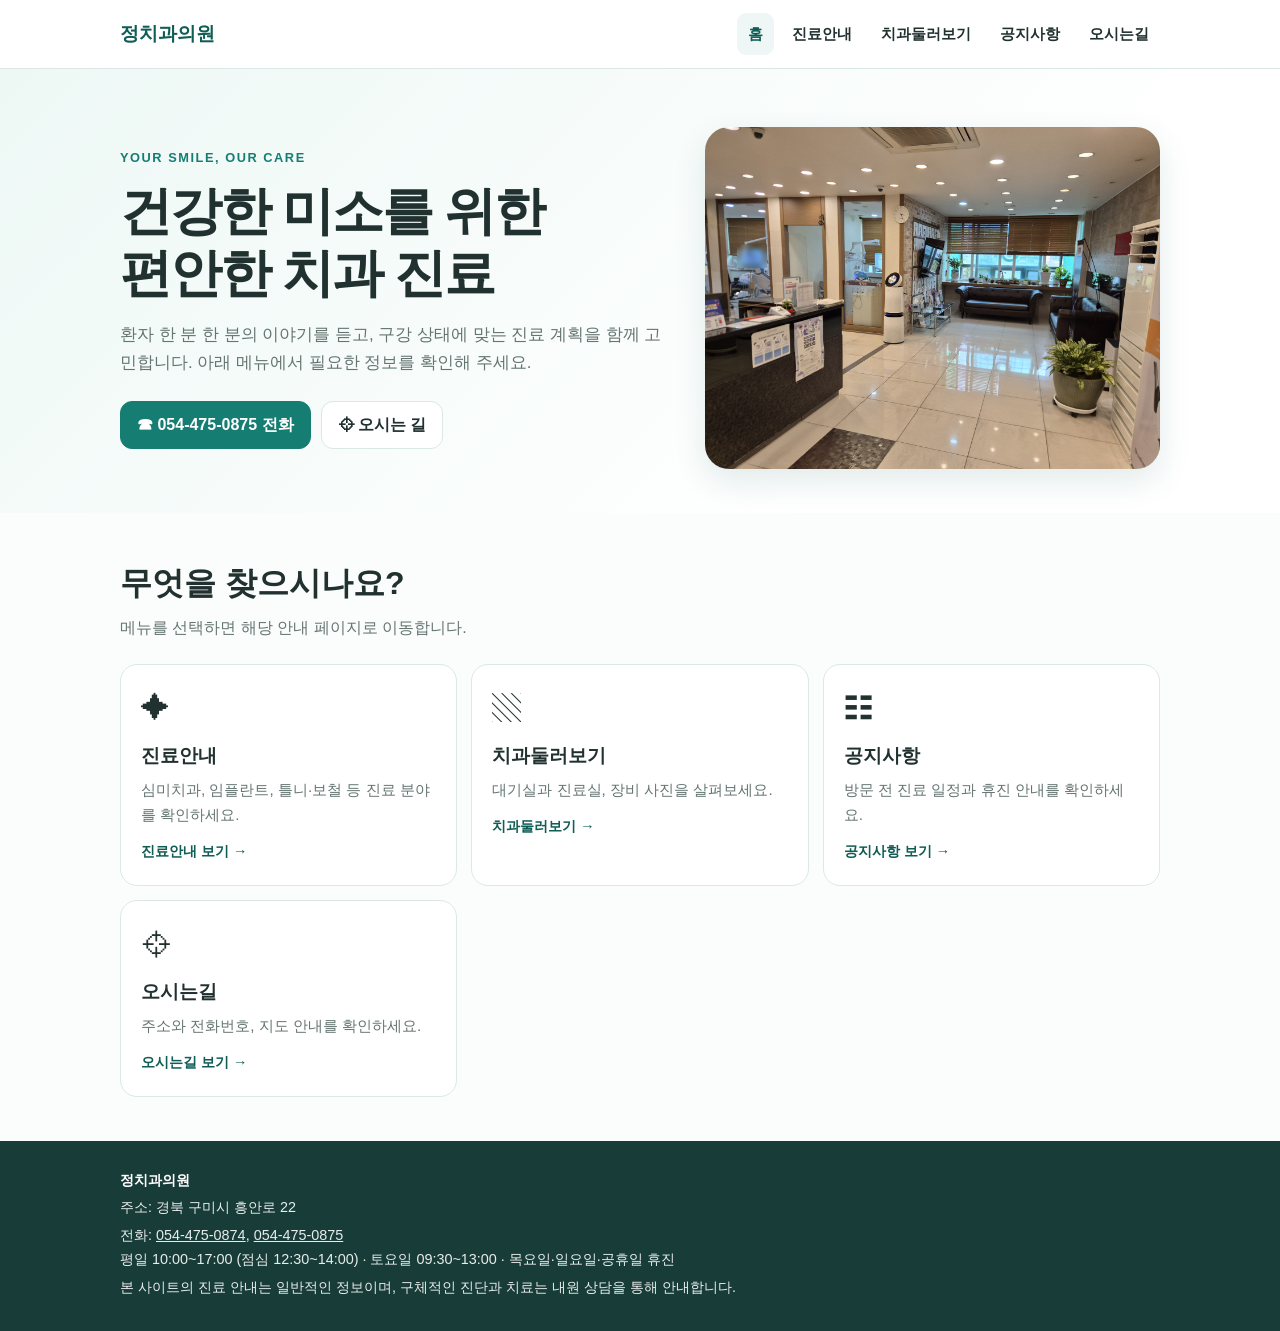
==== commit c7b858fc: "사진 및 약도 추가 notice 비활성화" ====
--- a/index.html
+++ b/index.html
@@ -32,8 +32,8 @@
             <a class="btn" href="location.html">⌖ 오시는 길</a>
           </div>
         </div>
-        <div class="hero-art" aria-label="치과 소개 영역">
-          <div class="hero-art-inner"><div class="tooth" aria-hidden="true">✧</div><strong>정치과의원</strong><span>정확한 안내 · 편안한 진료</span><small>이 영역은 실제 치과 사진으로 교체할 수 있습니다.</small></div>
+        <div class="hero-art">
+          <img src="images/waiting-2.jpg" alt="정치과의원 대기실과 접수 데스크" width="1600" height="1200">
         </div>
       </div>
     </section>
@@ -53,10 +53,12 @@
     <div class="wrap">
       <strong>정치과의원</strong>
       <p>주소: 경북 구미시 흥안로 22</p>
-      <p>전화: <a href="tel:0544750874">054-475-0874</a>, <a href="tel:0544750875">054-475-0875</a><br>평일 10:00~17:00 · 목요일 휴진 · 토요일 09:30~13:00</p>
+      <p>전화: <a href="tel:0544750874">054-475-0874</a>, <a href="tel:0544750875">054-475-0875</a><br>평일 10:00~17:00 (점심 12:30~14:00) · 토요일 09:30~13:00 · 목요일·일요일·공휴일 휴진</p>
       <p>본 사이트의 진료 안내는 일반적인 정보이며, 구체적인 진단과 치료는 내원 상담을 통해 안내합니다.</p>
     </div>
   </footer>
   <a class="mobile-call" href="tel:0544750875">☎ 정치과의원 전화하기 (054-475-0875)</a>
+  <script src="js/notice-config.js"></script>
+  <script src="js/notice-popup.js"></script>
 </body>
 </html>
--- a/css/style.css
+++ b/css/style.css
@@ -22,9 +22,8 @@
 .btn { display: inline-flex; align-items: center; justify-content: center; min-height: 44px; padding: 10px 16px; border-radius: 12px; text-decoration: none; font-weight: 750; border: 1px solid var(--line); background: white; }
 .btn.primary { background: var(--green); color: white; border-color: var(--green); }
 .btn:hover { transform: translateY(-1px); }
-.hero-art { min-height: 250px; border-radius: 24px; padding: 24px; background: linear-gradient(145deg, #c9e8e0, #edf7f4); display: grid; place-items: center; overflow: hidden; }
-.hero-art-inner { width: 100%; max-width: 330px; min-height: 200px; border-radius: 18px; background: rgba(255,255,255,.78); display: grid; place-items: center; align-content: center; gap: 6px; text-align: center; padding: 22px; color: var(--green-dark); }
-.tooth { font-size: 3.7rem; line-height: 1.1; }
+.hero-art { aspect-ratio: 4 / 3; border-radius: 24px; overflow: hidden; background: var(--pale); box-shadow: 0 12px 32px rgba(16,93,86,.12); }
+.hero-art img { display: block; width: 100%; height: 100%; object-fit: cover; }
 section { padding: 44px 0; }
 .section-head { margin-bottom: 22px; }
 .section-head h2 { margin: 0 0 6px; font-size: clamp(1.5rem, 4vw, 2rem); }
@@ -40,16 +39,32 @@
 .page-hero { padding: 38px 0 32px; background: linear-gradient(135deg, #edf8f5, #fff 82%); border-bottom: 1px solid var(--line); }
 .page-hero h1 { font-size: clamp(1.9rem, 5vw, 2.6rem); margin: 7px 0; }
 .page-hero p { margin: 0; color: var(--muted); }
-.gallery { display: grid; grid-template-columns: repeat(3, 1fr); gap: 14px; }
-.photo { min-height: 210px; border-radius: 16px; padding: 18px; background: var(--pale); border: 1px dashed #9fcac1; display: flex; flex-direction: column; justify-content: end; color: var(--green-dark); font-weight: 750; }
-.photo small { display: block; font-weight: 500; color: var(--muted); }
+.tour-grid { display: grid; grid-template-columns: 1fr 1fr; gap: 28px 16px; }
+.tour-group.wide { grid-column: 1 / -1; }
+.tour-group h2 { margin: 0 0 10px; font-size: 1.3rem; }
+.carousel { position: relative; }
+.carousel-track { display: flex; overflow-x: auto; scroll-snap-type: x mandatory; scrollbar-width: none; border-radius: 17px; aspect-ratio: 3 / 4; background: var(--pale); }
+.wide .carousel-track { aspect-ratio: 3 / 2; }
+.carousel-track::-webkit-scrollbar { display: none; }
+.carousel-track:focus-visible { outline: 3px solid var(--green); outline-offset: 3px; }
+.slide { position: relative; flex: 0 0 100%; margin: 0; scroll-snap-align: start; }
+.slide img { display: block; width: 100%; height: 100%; object-fit: cover; }
+.slide figcaption { position: absolute; left: 12px; bottom: 12px; padding: 5px 11px; border-radius: 999px; background: rgba(24,61,57,.78); color: white; font-size: .88rem; font-weight: 700; }
+.carousel-btn { position: absolute; top: calc(50% - 16px); transform: translateY(-50%); width: 40px; height: 40px; border: 0; border-radius: 50%; background: rgba(255,255,255,.88); color: var(--green-dark); font-size: 1.6rem; line-height: 1; cursor: pointer; box-shadow: 0 2px 10px rgba(0,0,0,.15); }
+.carousel-btn:hover { background: white; }
+.carousel-btn.prev { left: 10px; }
+.carousel-btn.next { right: 10px; }
+.carousel-dots { display: flex; justify-content: center; gap: 8px; margin-top: 12px; }
+.carousel-dots button { width: 9px; height: 9px; padding: 0; border: 0; border-radius: 50%; background: var(--line); cursor: pointer; }
+.carousel-dots button[aria-current="true"] { width: 22px; border-radius: 5px; background: var(--green); }
 .notice-list { list-style: none; margin: 0; padding: 0; border-top: 1px solid var(--line); }
 .notice-list li { display: flex; justify-content: space-between; gap: 16px; padding: 17px 2px; border-bottom: 1px solid var(--line); }
 .notice-list time { color: var(--muted); white-space: nowrap; font-size: .9rem; }
 .location-grid { display: grid; grid-template-columns: 1fr 1fr; gap: 16px; }
 .info-box { background: white; border: 1px solid var(--line); border-radius: 17px; padding: 22px; }
 .info-box p { margin: 8px 0; }
-.map-placeholder { min-height: 280px; border-radius: 17px; background: #e9f3f1; display: grid; place-items: center; text-align: center; padding: 20px; color: var(--green-dark); }
+.map-box { min-height: 320px; border-radius: 17px; overflow: hidden; border: 1px solid var(--line); background: #e9f3f1; }
+.map-fallback { display: grid; place-items: center; padding: 20px; text-align: center; color: var(--green-dark); }
 .note { margin-top: 18px; padding: 14px 16px; border-radius: 12px; background: var(--pale); color: var(--muted); font-size: .92rem; }
 footer { background: #183d39; color: white; padding: 28px 0; font-size: .9rem; }
 footer p { margin: 4px 0; opacity: .9; }
@@ -60,12 +75,20 @@
   nav a { font-size: .84rem; padding: 7px 9px; }
   .hero { padding: 38px 0 28px; }
   .hero-grid, .location-grid { grid-template-columns: 1fr; }
-  .hero-art { min-height: 190px; }
   .cards { grid-template-columns: 1fr 1fr; }
-  .gallery { grid-template-columns: 1fr 1fr; }
-  .photo { min-height: 150px; }
+  .tour-grid { grid-template-columns: 1fr; }
+  .wide .carousel-track { aspect-ratio: 4 / 3; }
   section { padding: 34px 0; }
   .mobile-call { display: block; position: fixed; z-index: 10; bottom: 12px; left: 12px; right: 12px; background: var(--green); color: white; border-radius: 14px; padding: 13px; text-align: center; text-decoration: none; font-weight: 800; box-shadow: 0 6px 24px rgba(0,0,0,.18); }
   body { padding-bottom: 70px; }
 }
-@media (max-width: 420px) { .cards { grid-template-columns: 1fr; } .gallery { grid-template-columns: 1fr 1fr; } .notice-list li { flex-direction: column; gap: 2px; } }
+@media (max-width: 420px) { .cards { grid-template-columns: 1fr; } .notice-list li { flex-direction: column; gap: 2px; } }
+.notice-current { background: var(--pale); padding-inline: 12px !important; border-radius: 10px; }
+.notice-popup-overlay { position: fixed; inset: 0; z-index: 20; display: grid; place-items: center; padding: 16px; background: rgba(16,40,37,.45); }
+.notice-popup { width: min(100%, 420px); border-radius: 18px; background: white; box-shadow: 0 16px 48px rgba(0,0,0,.25); overflow: hidden; }
+.notice-popup-body { padding: 26px 24px 18px; }
+.notice-popup-body h2 { margin: 6px 0 12px; font-size: 1.3rem; }
+.notice-popup-body p { margin: 4px 0; color: var(--ink); }
+.notice-popup-actions { display: flex; border-top: 1px solid var(--line); }
+.notice-popup-actions button { flex: 1; padding: 14px; border: 0; background: white; font: inherit; font-weight: 700; color: var(--muted); cursor: pointer; }
+.notice-popup-actions .notice-popup-close { color: white; background: var(--green); }
